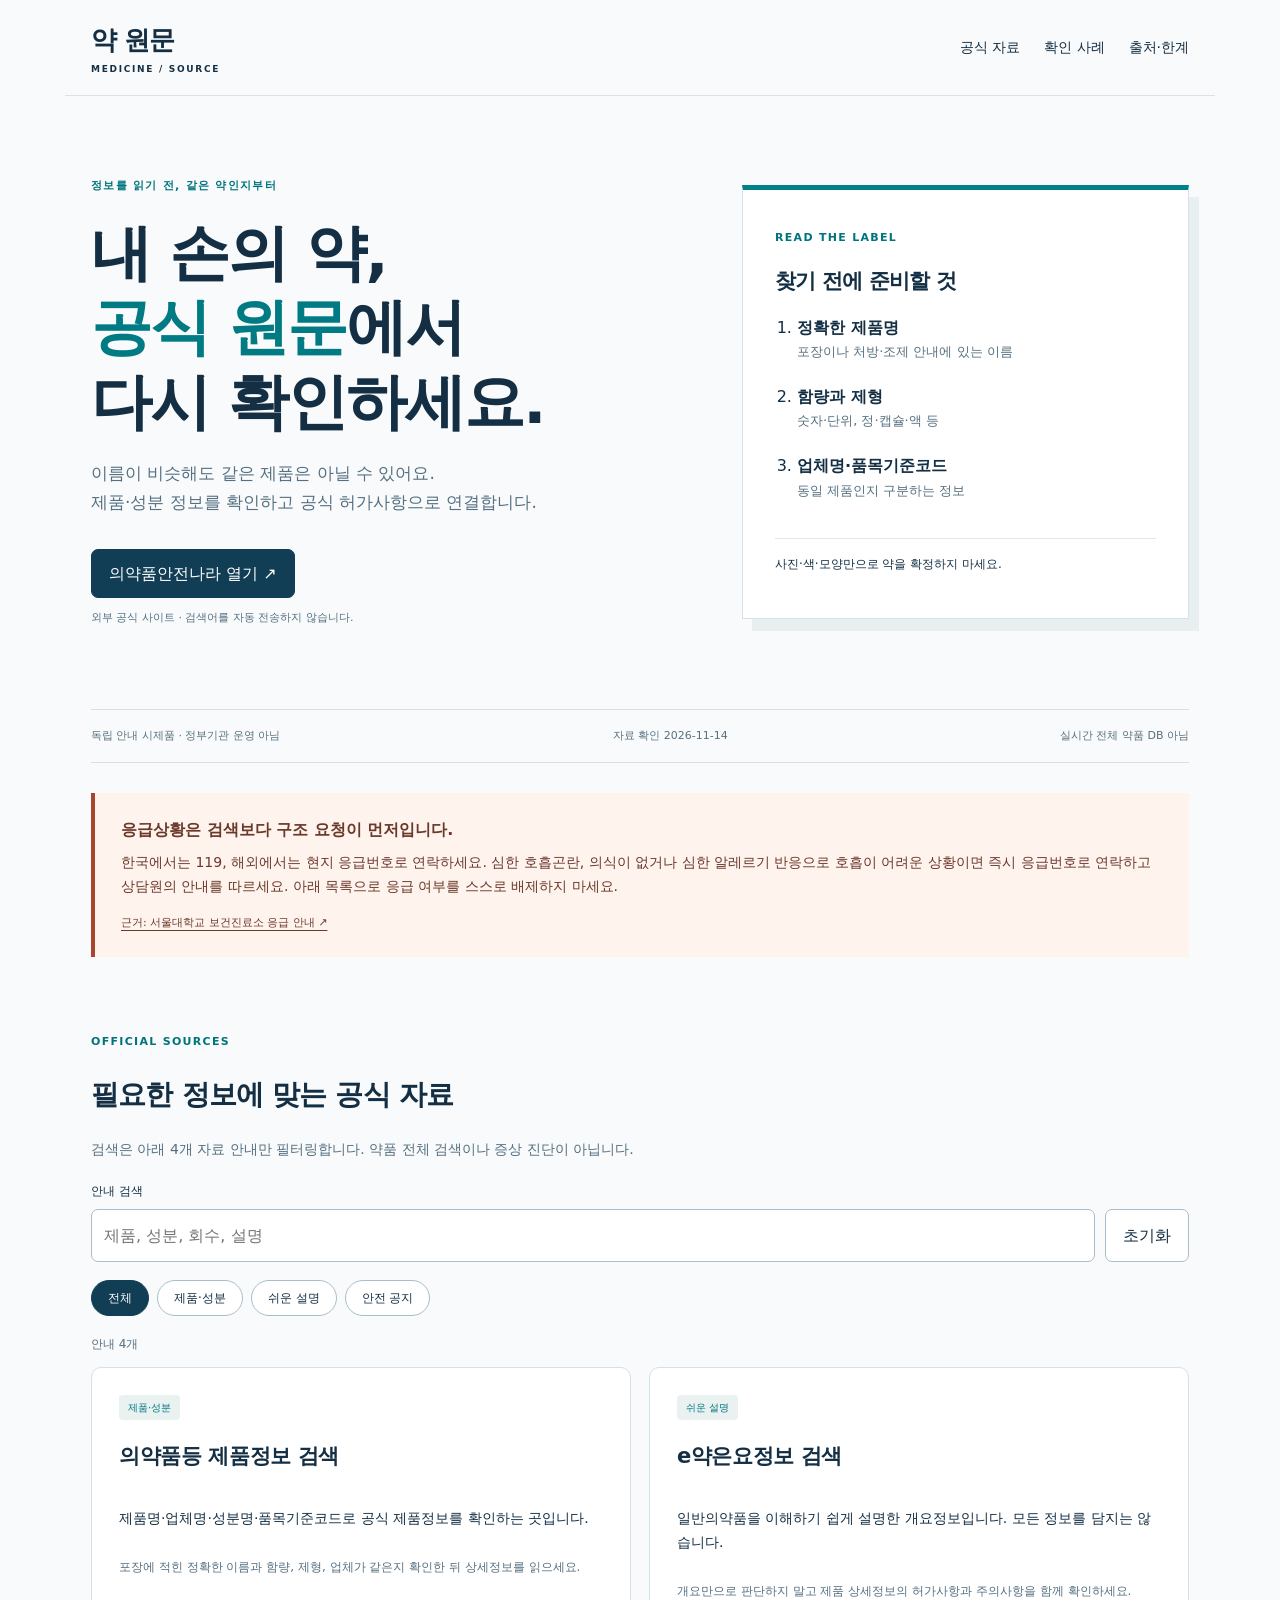
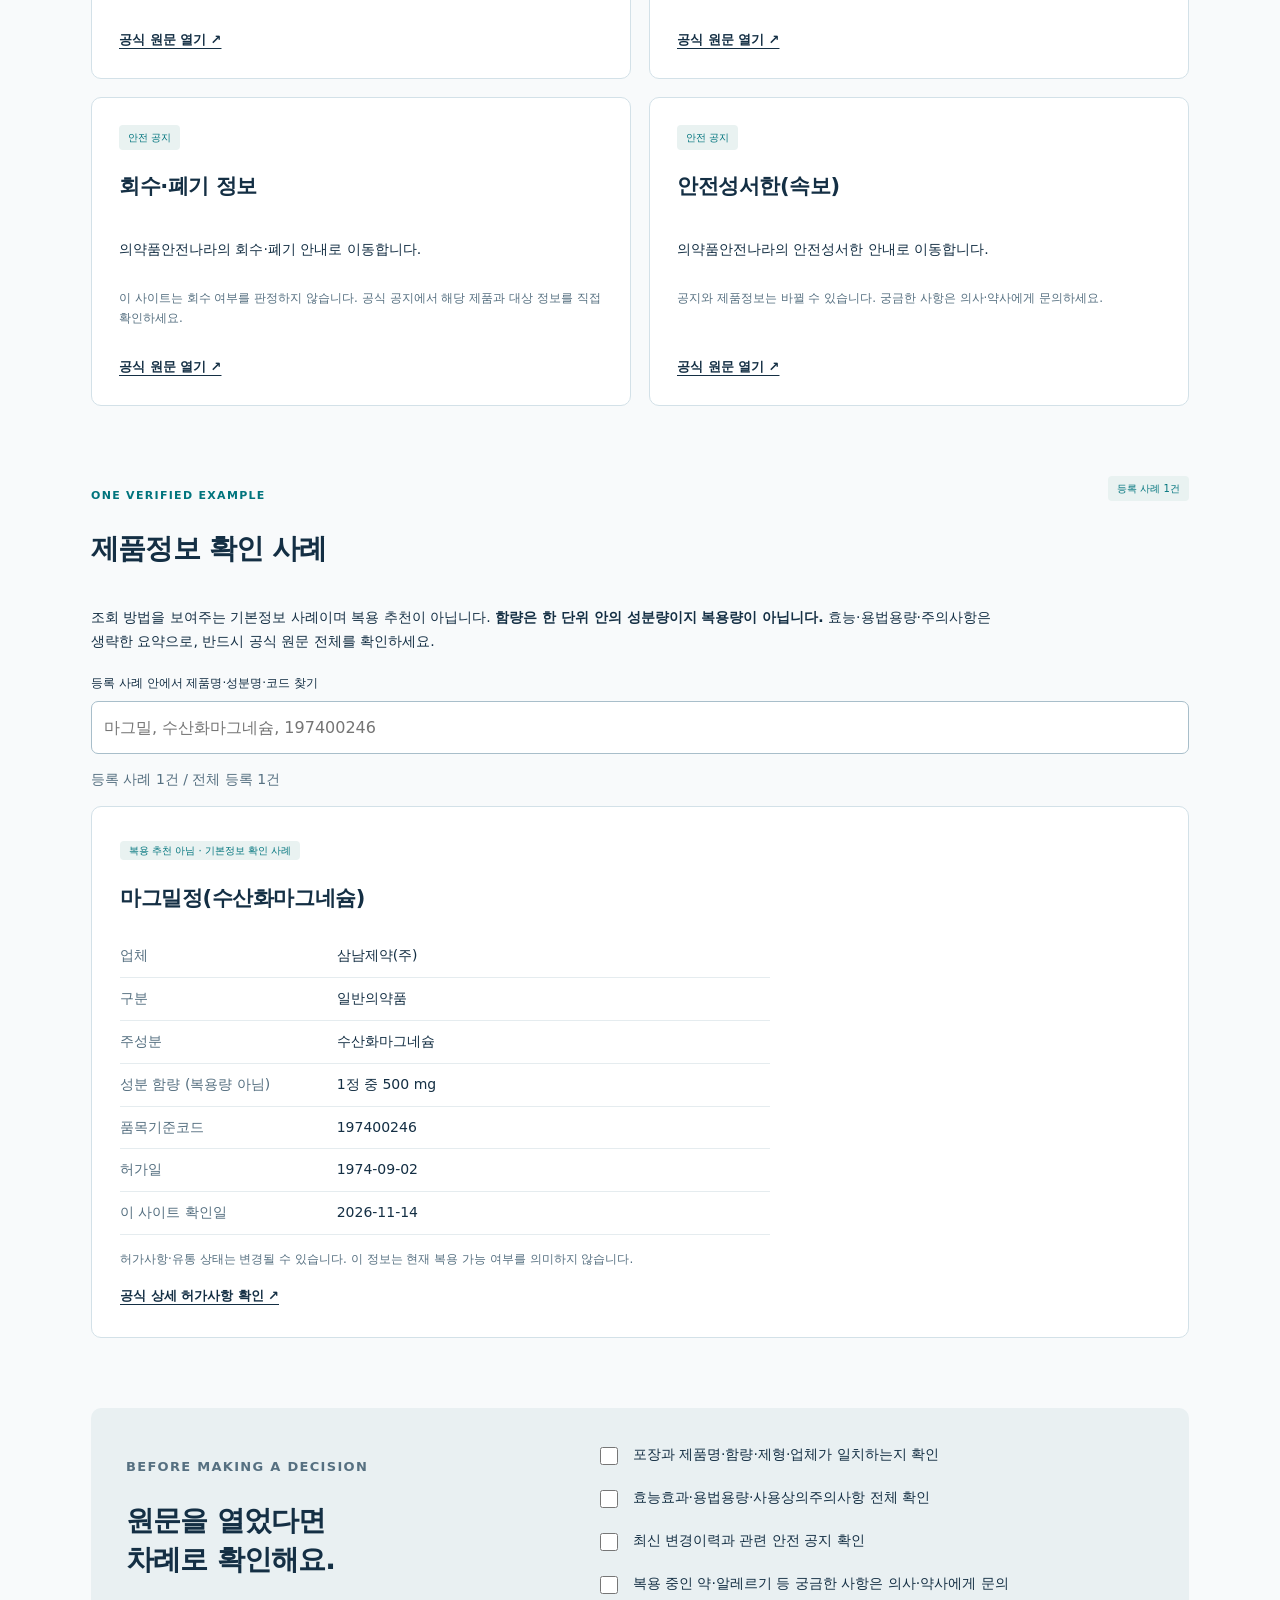
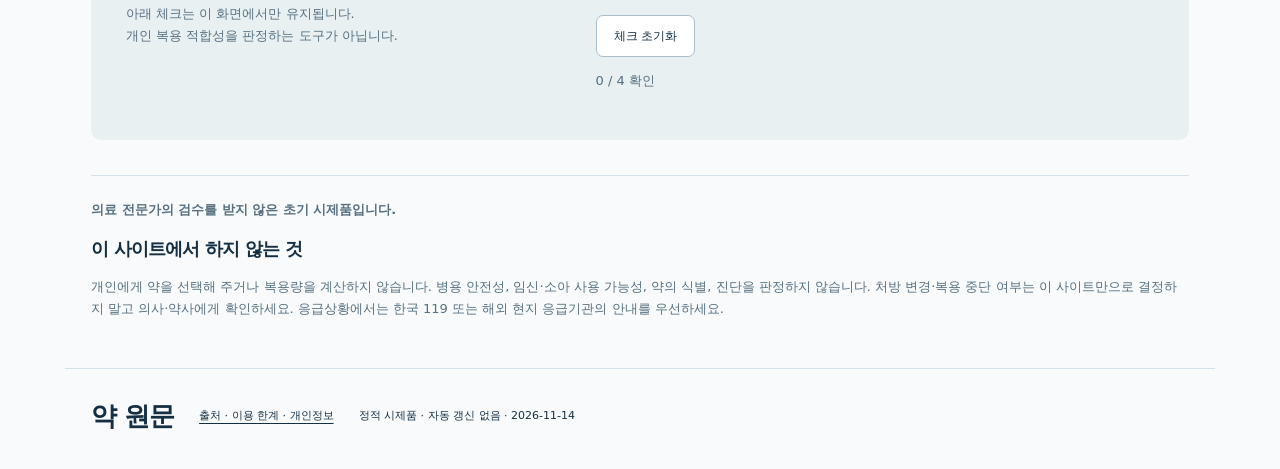
==== index.html @ ba8d6c5d "Publish noindex official medicine source navigator prototype" ====
<!doctype html><html lang="ko"><head><meta name="robots" content="noindex,nofollow"><meta charset="utf-8"><meta name="viewport" content="width=device-width,initial-scale=1"><meta name="description" content="제품명과 성분을 확인하고 식약처 의약품안전나라의 공식 원문으로 연결하는 독립 정적 안내 사이트."><meta name="referrer" content="no-referrer"><title>약 원문 · 정확한 정보의 출발점</title><link rel="stylesheet" href="./style.css"><script type="module" src="./app.js"></script></head><body><a class="skip" href="#main">본문으로 이동</a><header><a class="logo" href="./index.html">약 원문<span>MEDICINE / SOURCE</span></a><nav aria-label="주 메뉴"><a href="#find">공식 자료</a><a href="#example">확인 사례</a><a href="./about.html">출처·한계</a></nav></header><main id="main"><section class="hero"><div><p class="eyebrow">정보를 읽기 전, 같은 약인지부터</p><h1>내 손의 약,<br><em>공식 원문</em>에서<br>다시 확인하세요.</h1><p class="lead">이름이 비슷해도 같은 제품은 아닐 수 있어요.<br>제품·성분 정보를 확인하고 공식 허가사항으로 연결합니다.</p><a class="button primary" href="https://nedrug.mfds.go.kr/searchDrug" target="_blank" rel="noopener noreferrer">의약품안전나라 열기 ↗</a><p class="small">외부 공식 사이트 · 검색어를 자동 전송하지 않습니다.</p></div><aside class="paper"><span class="label">READ THE LABEL</span><h2>찾기 전에 준비할 것</h2><ol><li><strong>정확한 제품명</strong><span>포장이나 처방·조제 안내에 있는 이름</span></li><li><strong>함량과 제형</strong><span>숫자·단위, 정·캡슐·액 등</span></li><li><strong>업체명·품목기준코드</strong><span>동일 제품인지 구분하는 정보</span></li></ol><p>사진·색·모양만으로 약을 확정하지 마세요.</p></aside></section><div class="status"><span>독립 안내 시제품 · 정부기관 운영 아님</span><span>자료 확인 2026-11-14</span><span>실시간 전체 약품 DB 아님</span></div><aside class="emergency"><strong>응급상황은 검색보다 구조 요청이 먼저입니다.</strong><p>한국에서는 119, 해외에서는 현지 응급번호로 연락하세요. 심한 호흡곤란, 의식이 없거나 심한 알레르기 반응으로 호흡이 어려운 상황이면 즉시 응급번호로 연락하고 상담원의 안내를 따르세요. 아래 목록으로 응급 여부를 스스로 배제하지 마세요.</p><a href="https://health4u.snu.ac.kr/medicalTreatment/ems/_/view.do" target="_blank" rel="noopener noreferrer">근거: 서울대학교 보건진료소 응급 안내 ↗</a></aside><section id="find"><p class="eyebrow">OFFICIAL SOURCES</p><h2>필요한 정보에 맞는 공식 자료</h2><p class="muted">검색은 아래 4개 자료 안내만 필터링합니다. 약품 전체 검색이나 증상 진단이 아닙니다.</p><label for="search">안내 검색</label><div class="row"><input id="search" type="search" maxlength="100" placeholder="제품, 성분, 회수, 설명"><button id="reset">초기화</button></div><div class="filters" id="filters" role="group" aria-label="자료 분류"></div><p id="count" role="status" aria-live="polite"></p><div class="cards" id="cards"></div><noscript><p>자료 필터는 JavaScript가 필요합니다. 위의 의약품안전나라 링크는 그대로 이용할 수 있습니다.</p></noscript></section><section id="example"><div class="section-head"><div><p class="eyebrow">ONE VERIFIED EXAMPLE</p><h2>제품정보 확인 사례</h2></div><span class="badge">등록 사례 1건</span></div><p>조회 방법을 보여주는 기본정보 사례이며 복용 추천이 아닙니다. <strong>함량은 한 단위 안의 성분량이지 복용량이 아닙니다.</strong> 효능·용법용량·주의사항은 생략한 요약으로, 반드시 공식 원문 전체를 확인하세요.</p><label for="product-search">등록 사례 안에서 제품명·성분명·코드 찾기</label><input id="product-search" type="search" maxlength="100" placeholder="마그밀, 수산화마그네슘, 197400246"><p id="product-count" role="status" aria-live="polite"></p><div id="products"></div></section><section class="check"><div><p class="eyebrow">BEFORE MAKING A DECISION</p><h2>원문을 열었다면<br>차례로 확인해요.</h2><p>아래 체크는 이 화면에서만 유지됩니다.<br>개인 복용 적합성을 판정하는 도구가 아닙니다.</p></div><div class="checks"><label><input type="checkbox">포장과 제품명·함량·제형·업체가 일치하는지 확인</label><label><input type="checkbox">효능효과·용법용량·사용상의주의사항 전체 확인</label><label><input type="checkbox">최신 변경이력과 관련 안전 공지 확인</label><label><input type="checkbox">복용 중인 약·알레르기 등 궁금한 사항은 의사·약사에게 문의</label><button id="clear-checks">체크 초기화</button><p id="check-status" role="status" aria-live="polite">0 / 4 확인</p></div></section><aside class="notice"><p><strong>의료 전문가의 검수를 받지 않은 초기 시제품입니다.</strong></p><h2>이 사이트에서 하지 않는 것</h2><p>개인에게 약을 선택해 주거나 복용량을 계산하지 않습니다. 병용 안전성, 임신·소아 사용 가능성, 약의 식별, 진단을 판정하지 않습니다. 처방 변경·복용 중단 여부는 이 사이트만으로 결정하지 말고 의사·약사에게 확인하세요. 응급상황에서는 한국 119 또는 해외 현지 응급기관의 안내를 우선하세요.</p></aside></main><footer><a class="logo" href="./index.html">약 원문</a><a href="./about.html">출처 · 이용 한계 · 개인정보</a><p>정적 시제품 · 자동 갱신 없음 · 2026-11-14</p></footer></body></html>
---- style.css ----
:root{font-family:system-ui,-apple-system,'Apple SD Gothic Neo',sans-serif;background:#f8fafb;color:#142f44;line-height:1.7}*{box-sizing:border-box}body{margin:0}header,main,footer{max-width:1150px;margin:auto;padding:0 26px}a{color:inherit;text-underline-offset:4px}button,input{font:inherit;color:inherit}button,a,input:focus,summary{touch-action:manipulation}:focus-visible{outline:3px solid #007d87;outline-offset:4px}header{display:flex;align-items:center;justify-content:space-between;gap:24px;min-height:96px;border-bottom:1px solid #d9e2e8}.logo{text-decoration:none;font-size:26px;font-weight:800;letter-spacing:-1px}.logo span{display:block;font-size:9px;letter-spacing:1.7px}nav{display:flex;gap:24px;font-size:14px}nav a{text-decoration:none}.hero{display:grid;grid-template-columns:1.3fr 1fr;gap:70px;padding:70px 0;align-items:center}.eyebrow,.label{font-size:11px;letter-spacing:1.3px;font-weight:700;color:#00747d}h1{font-size:clamp(38px,5vw,61px);line-height:1.22;letter-spacing:-2px;margin:20px 0}h1 em{color:#007b83;font-style:normal}.lead{font-size:17px;color:#567081}.small{font-size:11px;color:#567081}.button,button{border:1px solid #a8beca;border-radius:7px;padding:10px 17px;cursor:pointer;text-decoration:none;background:#fff;display:inline-block}.primary{background:#113e55;border-color:#113e55;color:white;margin-top:15px}.paper{background:#fff;padding:32px;border:1px solid #d3e1e8;border-top:5px solid #00818a;box-shadow:10px 12px 0 #e7eff1}.paper h2{font-size:21px}.paper ol{padding-left:22px}.paper li{padding-bottom:20px}.paper li span{display:block;font-size:13px;color:#567081}.paper>p{font-size:12px;border-top:1px solid #e0e7eb;padding-top:15px}.status{display:flex;justify-content:space-between;flex-wrap:wrap;gap:10px;padding:17px 0;border-top:1px solid #d3e1e8;border-bottom:1px solid #d3e1e8;font-size:11px;color:#567081}.emergency{background:#fff3ee;border-left:4px solid #a7452d;padding:23px 26px;margin:30px 0;color:#6a392a}.emergency p{font-size:14px;margin:8px 0}.emergency a{font-size:11px}section{scroll-margin-top:20px}#find,#example{padding:35px 0}h2{font-size:28px;line-height:1.4;letter-spacing:-.8px}h3{font-size:21px;line-height:1.5;letter-spacing:-.4px}.muted{color:#567081;font-size:14px}label{display:block;font-size:12px;margin:20px 0 7px}.row{display:flex;gap:10px}input[type=search]{width:100%;min-width:0;background:white;border:1px solid #a8beca;border-radius:7px;padding:12px;font-size:16px}.row button{white-space:nowrap}.filters{display:flex;gap:8px;flex-wrap:wrap;margin:18px 0}.filters button{font-size:12px;padding:7px 16px;border-radius:30px}.filters button[aria-pressed=true]{background:#113e55;color:#fff;border-color:#113e55}#count,#product-count{font-size:12px;color:#567081}.cards{display:grid;grid-template-columns:repeat(2,minmax(0,1fr));gap:18px}.card{background:white;border:1px solid #d3e1e8;border-radius:10px;padding:27px;display:flex;flex-direction:column}.card p{font-size:14px}.badge{font-size:10px;color:#00747d;background:#e9f2f1;padding:4px 9px;border-radius:4px;align-self:start}.tip{font-size:12px!important;color:#567081}.source{font-size:13px;font-weight:700;margin-top:auto;padding-top:16px}.section-head{display:flex;align-items:center;justify-content:space-between;gap:15px}#example>p{font-size:14px;max-width:900px}.product{background:#fff;border:1px solid #d3e1e8;padding:28px;border-radius:10px}.product dl{display:grid;grid-template-columns:minmax(150px,1fr) 2fr;max-width:650px;font-size:14px}.product dt,.product dd{margin:0;border-bottom:1px solid #e5ecef;padding:9px 0}.product dt{color:#567081}.empty{padding:22px;border:1px dashed #a8beca}.check{display:grid;grid-template-columns:1fr 1.3fr;gap:40px;background:#e9f0f2;padding:35px;border-radius:10px;margin:35px 0}.check p{font-size:13px;color:#567081}.checks label{display:flex;gap:12px;align-items:start;font-size:14px;margin:0 0 18px}.checks input{width:18px;height:18px;flex-shrink:0;margin-top:4px;accent-color:#007b83}.checks button{font-size:12px}.notice{border-top:1px solid #d3e1e8;padding:10px 0 35px}.notice h2{font-size:18px}.notice p{font-size:13px;color:#567081}footer{border-top:1px solid #d3e1e8;padding-top:25px;padding-bottom:30px;display:flex;align-items:center;gap:25px;flex-wrap:wrap}footer>a:not(.logo),footer p{font-size:11px}.skip{position:absolute;top:-80px;left:15px;padding:10px;background:white;z-index:9}.skip:focus{top:10px}.about{max-width:800px;padding-top:45px;padding-bottom:55px;overflow-wrap:anywhere}.about h1{font-size:39px}.about h2{font-size:21px;margin-top:30px}.about li{margin-bottom:10px}@media(max-width:750px){header{align-items:flex-start;flex-direction:column;gap:15px;padding-top:20px;padding-bottom:20px}nav{font-size:12px;gap:20px}.hero{grid-template-columns:1fr;padding:38px 0;gap:25px}.paper{box-shadow:none;padding:25px}.cards{grid-template-columns:1fr}.check{grid-template-columns:1fr;padding:22px;gap:15px}header,main,footer{padding-left:20px;padding-right:20px}h2{font-size:24px}.product dl{grid-template-columns:1fr}.product dt{border:0;padding-bottom:0;font-size:11px}.product dd{padding-top:3px}.card,.product{padding:22px}.emergency{padding:18px}.section-head{align-items:flex-start;flex-direction:column}.status{flex-direction:column}}
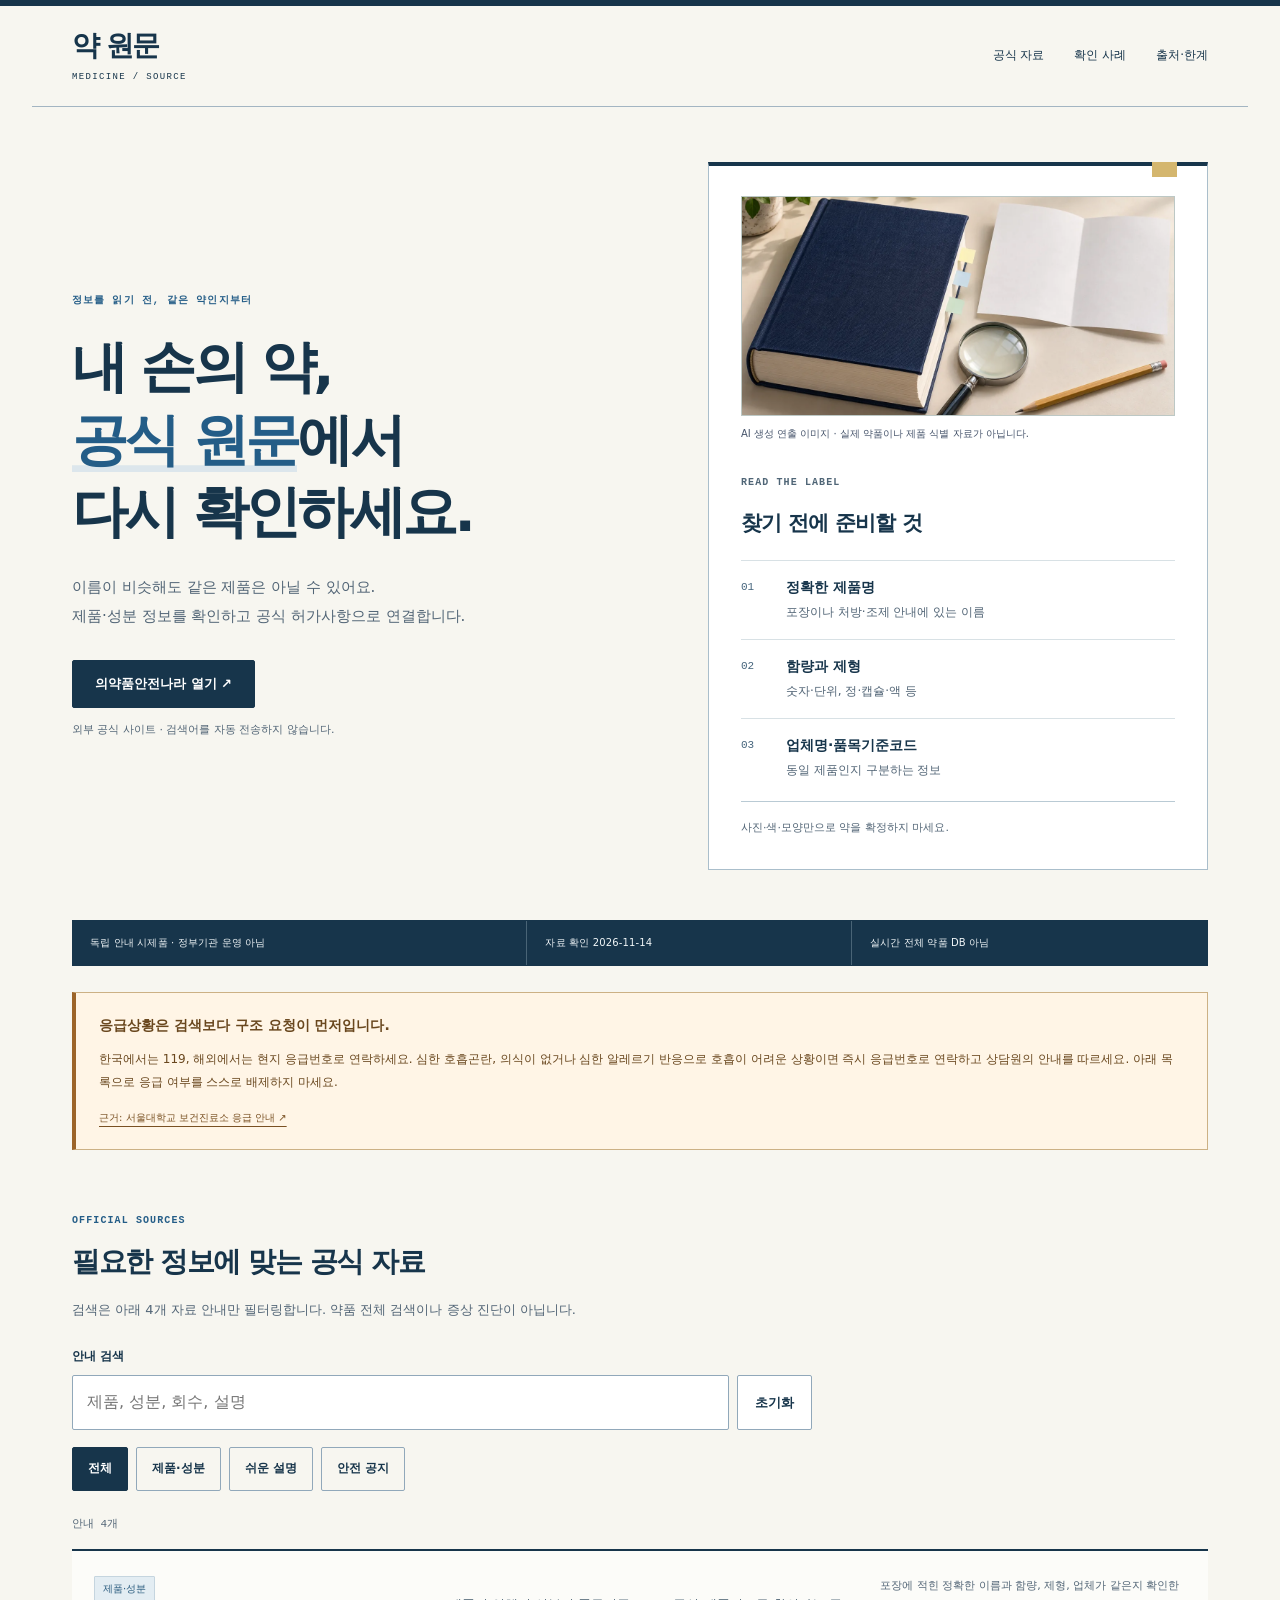
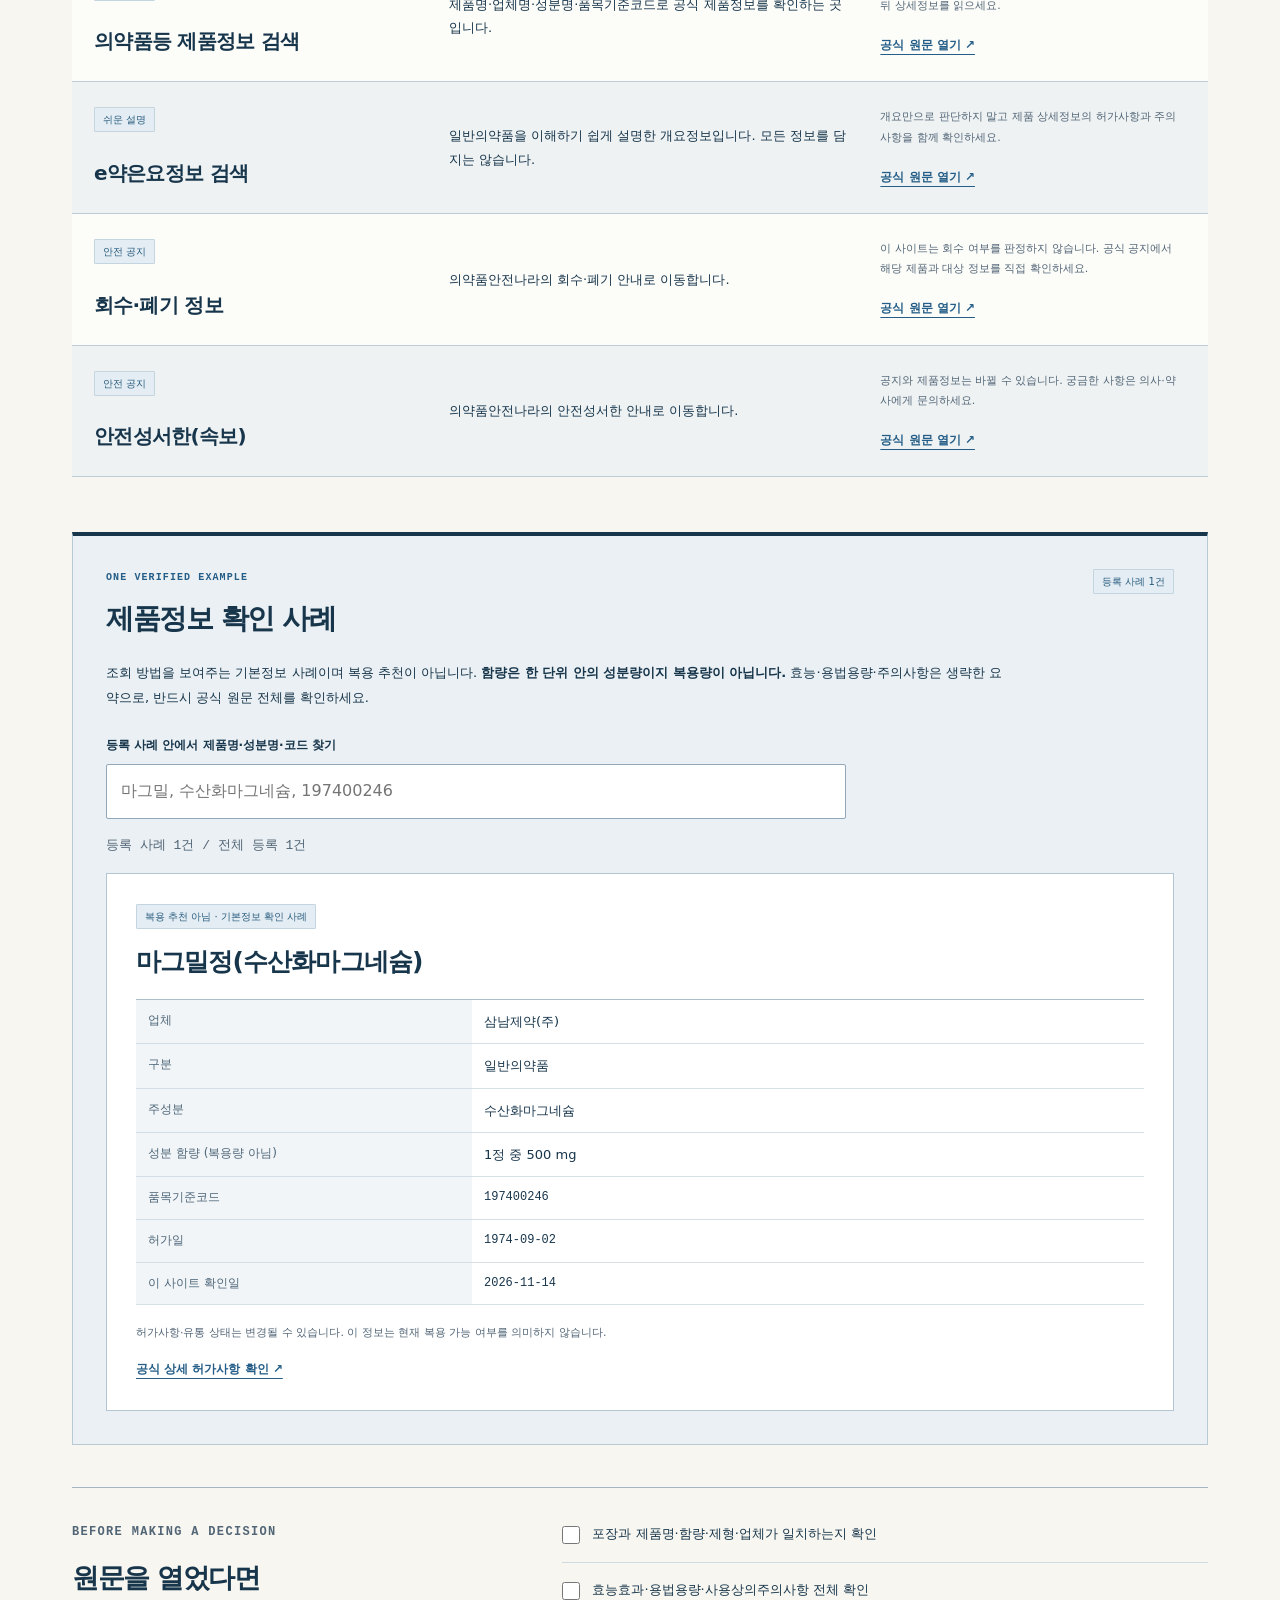
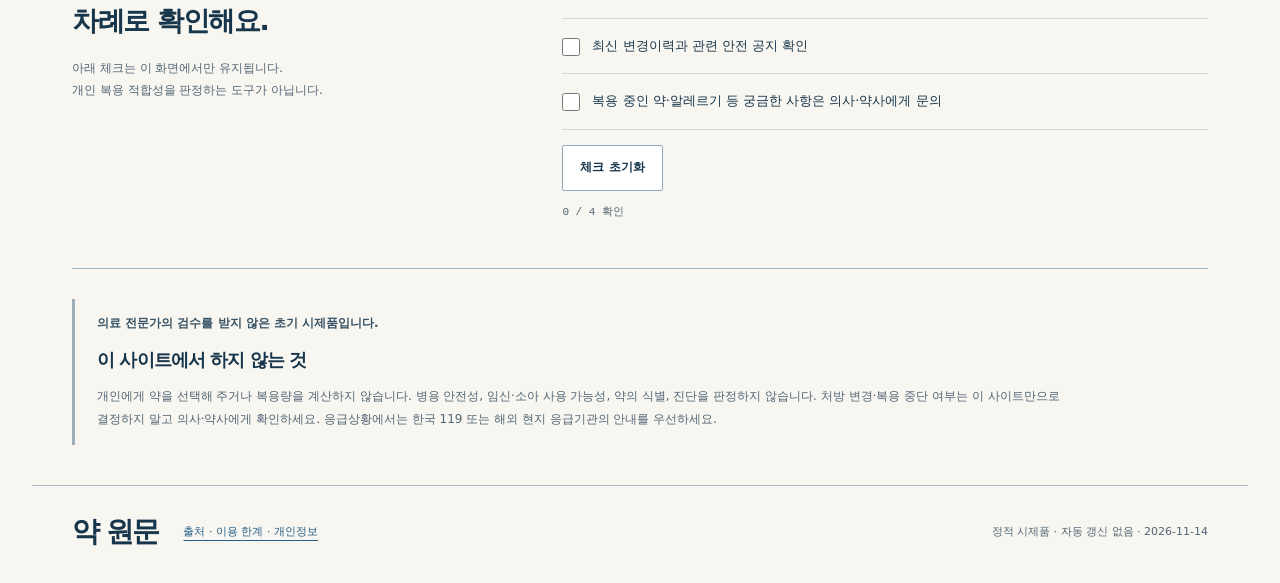
==== commit 07e002ba: "Add clearly labeled AI-generated conceptual hero photograph" ====
--- a/index.html
+++ b/index.html
@@ -1 +1 @@
-<!doctype html><html lang="ko"><head><meta name="robots" content="noindex,nofollow"><meta charset="utf-8"><meta name="viewport" content="width=device-width,initial-scale=1"><meta name="description" content="제품명과 성분을 확인하고 식약처 의약품안전나라의 공식 원문으로 연결하는 독립 정적 안내 사이트."><meta name="referrer" content="no-referrer"><title>약 원문 · 정확한 정보의 출발점</title><link rel="stylesheet" href="./style.css"><script type="module" src="./app.js"></script></head><body><a class="skip" href="#main">본문으로 이동</a><header><a class="logo" href="./index.html">약 원문<span>MEDICINE / SOURCE</span></a><nav aria-label="주 메뉴"><a href="#find">공식 자료</a><a href="#example">확인 사례</a><a href="./about.html">출처·한계</a></nav></header><main id="main"><section class="hero"><div><p class="eyebrow">정보를 읽기 전, 같은 약인지부터</p><h1>내 손의 약,<br><em>공식 원문</em>에서<br>다시 확인하세요.</h1><p class="lead">이름이 비슷해도 같은 제품은 아닐 수 있어요.<br>제품·성분 정보를 확인하고 공식 허가사항으로 연결합니다.</p><a class="button primary" href="https://nedrug.mfds.go.kr/searchDrug" target="_blank" rel="noopener noreferrer">의약품안전나라 열기 ↗</a><p class="small">외부 공식 사이트 · 검색어를 자동 전송하지 않습니다.</p></div><aside class="paper"><span class="label">READ THE LABEL</span><h2>찾기 전에 준비할 것</h2><ol><li><strong>정확한 제품명</strong><span>포장이나 처방·조제 안내에 있는 이름</span></li><li><strong>함량과 제형</strong><span>숫자·단위, 정·캡슐·액 등</span></li><li><strong>업체명·품목기준코드</strong><span>동일 제품인지 구분하는 정보</span></li></ol><p>사진·색·모양만으로 약을 확정하지 마세요.</p></aside></section><div class="status"><span>독립 안내 시제품 · 정부기관 운영 아님</span><span>자료 확인 2026-11-14</span><span>실시간 전체 약품 DB 아님</span></div><aside class="emergency"><strong>응급상황은 검색보다 구조 요청이 먼저입니다.</strong><p>한국에서는 119, 해외에서는 현지 응급번호로 연락하세요. 심한 호흡곤란, 의식이 없거나 심한 알레르기 반응으로 호흡이 어려운 상황이면 즉시 응급번호로 연락하고 상담원의 안내를 따르세요. 아래 목록으로 응급 여부를 스스로 배제하지 마세요.</p><a href="https://health4u.snu.ac.kr/medicalTreatment/ems/_/view.do" target="_blank" rel="noopener noreferrer">근거: 서울대학교 보건진료소 응급 안내 ↗</a></aside><section id="find"><p class="eyebrow">OFFICIAL SOURCES</p><h2>필요한 정보에 맞는 공식 자료</h2><p class="muted">검색은 아래 4개 자료 안내만 필터링합니다. 약품 전체 검색이나 증상 진단이 아닙니다.</p><label for="search">안내 검색</label><div class="row"><input id="search" type="search" maxlength="100" placeholder="제품, 성분, 회수, 설명"><button id="reset">초기화</button></div><div class="filters" id="filters" role="group" aria-label="자료 분류"></div><p id="count" role="status" aria-live="polite"></p><div class="cards" id="cards"></div><noscript><p>자료 필터는 JavaScript가 필요합니다. 위의 의약품안전나라 링크는 그대로 이용할 수 있습니다.</p></noscript></section><section id="example"><div class="section-head"><div><p class="eyebrow">ONE VERIFIED EXAMPLE</p><h2>제품정보 확인 사례</h2></div><span class="badge">등록 사례 1건</span></div><p>조회 방법을 보여주는 기본정보 사례이며 복용 추천이 아닙니다. <strong>함량은 한 단위 안의 성분량이지 복용량이 아닙니다.</strong> 효능·용법용량·주의사항은 생략한 요약으로, 반드시 공식 원문 전체를 확인하세요.</p><label for="product-search">등록 사례 안에서 제품명·성분명·코드 찾기</label><input id="product-search" type="search" maxlength="100" placeholder="마그밀, 수산화마그네슘, 197400246"><p id="product-count" role="status" aria-live="polite"></p><div id="products"></div></section><section class="check"><div><p class="eyebrow">BEFORE MAKING A DECISION</p><h2>원문을 열었다면<br>차례로 확인해요.</h2><p>아래 체크는 이 화면에서만 유지됩니다.<br>개인 복용 적합성을 판정하는 도구가 아닙니다.</p></div><div class="checks"><label><input type="checkbox">포장과 제품명·함량·제형·업체가 일치하는지 확인</label><label><input type="checkbox">효능효과·용법용량·사용상의주의사항 전체 확인</label><label><input type="checkbox">최신 변경이력과 관련 안전 공지 확인</label><label><input type="checkbox">복용 중인 약·알레르기 등 궁금한 사항은 의사·약사에게 문의</label><button id="clear-checks">체크 초기화</button><p id="check-status" role="status" aria-live="polite">0 / 4 확인</p></div></section><aside class="notice"><p><strong>의료 전문가의 검수를 받지 않은 초기 시제품입니다.</strong></p><h2>이 사이트에서 하지 않는 것</h2><p>개인에게 약을 선택해 주거나 복용량을 계산하지 않습니다. 병용 안전성, 임신·소아 사용 가능성, 약의 식별, 진단을 판정하지 않습니다. 처방 변경·복용 중단 여부는 이 사이트만으로 결정하지 말고 의사·약사에게 확인하세요. 응급상황에서는 한국 119 또는 해외 현지 응급기관의 안내를 우선하세요.</p></aside></main><footer><a class="logo" href="./index.html">약 원문</a><a href="./about.html">출처 · 이용 한계 · 개인정보</a><p>정적 시제품 · 자동 갱신 없음 · 2026-11-14</p></footer></body></html>
+<!doctype html><html lang="ko"><head><meta name="robots" content="noindex,nofollow"><meta charset="utf-8"><meta name="viewport" content="width=device-width,initial-scale=1"><meta name="description" content="제품명과 성분을 확인하고 식약처 의약품안전나라의 공식 원문으로 연결하는 독립 정적 안내 사이트."><meta name="referrer" content="no-referrer"><title>약 원문 · 정확한 정보의 출발점</title><link rel="stylesheet" href="./style.css?v=ai-20261115"><script type="module" src="./app.js"></script></head><body><a class="skip" href="#main">본문으로 이동</a><header><a class="logo" href="./index.html">약 원문<span>MEDICINE / SOURCE</span></a><nav aria-label="주 메뉴"><a href="#find">공식 자료</a><a href="#example">확인 사례</a><a href="./about.html">출처·한계</a></nav></header><main id="main"><section class="hero"><div><p class="eyebrow">정보를 읽기 전, 같은 약인지부터</p><h1>내 손의 약,<br><em>공식 원문</em>에서<br>다시 확인하세요.</h1><p class="lead">이름이 비슷해도 같은 제품은 아닐 수 있어요.<br>제품·성분 정보를 확인하고 공식 허가사항으로 연결합니다.</p><a class="button primary" href="https://nedrug.mfds.go.kr/searchDrug" target="_blank" rel="noopener noreferrer">의약품안전나라 열기 ↗</a><p class="small">외부 공식 사이트 · 검색어를 자동 전송하지 않습니다.</p></div><aside class="paper"><figure class="ai-hero-photo"><img src="./assets/images/ai-hero-20261115.webp" alt="자료를 확인하는 책과 돋보기를 연출한 AI 이미지" width="1200" height="800" decoding="async"><figcaption>AI 생성 연출 이미지 · 실제 약품이나 제품 식별 자료가 아닙니다.</figcaption></figure><span class="label">READ THE LABEL</span><h2>찾기 전에 준비할 것</h2><ol><li><strong>정확한 제품명</strong><span>포장이나 처방·조제 안내에 있는 이름</span></li><li><strong>함량과 제형</strong><span>숫자·단위, 정·캡슐·액 등</span></li><li><strong>업체명·품목기준코드</strong><span>동일 제품인지 구분하는 정보</span></li></ol><p>사진·색·모양만으로 약을 확정하지 마세요.</p></aside></section><div class="status"><span>독립 안내 시제품 · 정부기관 운영 아님</span><span>자료 확인 2026-11-14</span><span>실시간 전체 약품 DB 아님</span></div><aside class="emergency"><strong>응급상황은 검색보다 구조 요청이 먼저입니다.</strong><p>한국에서는 119, 해외에서는 현지 응급번호로 연락하세요. 심한 호흡곤란, 의식이 없거나 심한 알레르기 반응으로 호흡이 어려운 상황이면 즉시 응급번호로 연락하고 상담원의 안내를 따르세요. 아래 목록으로 응급 여부를 스스로 배제하지 마세요.</p><a href="https://health4u.snu.ac.kr/medicalTreatment/ems/_/view.do" target="_blank" rel="noopener noreferrer">근거: 서울대학교 보건진료소 응급 안내 ↗</a></aside><section id="find"><p class="eyebrow">OFFICIAL SOURCES</p><h2>필요한 정보에 맞는 공식 자료</h2><p class="muted">검색은 아래 4개 자료 안내만 필터링합니다. 약품 전체 검색이나 증상 진단이 아닙니다.</p><label for="search">안내 검색</label><div class="row"><input id="search" type="search" maxlength="100" placeholder="제품, 성분, 회수, 설명"><button id="reset">초기화</button></div><div class="filters" id="filters" role="group" aria-label="자료 분류"></div><p id="count" role="status" aria-live="polite"></p><div class="cards" id="cards"></div><noscript><p>자료 필터는 JavaScript가 필요합니다. 위의 의약품안전나라 링크는 그대로 이용할 수 있습니다.</p></noscript></section><section id="example"><div class="section-head"><div><p class="eyebrow">ONE VERIFIED EXAMPLE</p><h2>제품정보 확인 사례</h2></div><span class="badge">등록 사례 1건</span></div><p>조회 방법을 보여주는 기본정보 사례이며 복용 추천이 아닙니다. <strong>함량은 한 단위 안의 성분량이지 복용량이 아닙니다.</strong> 효능·용법용량·주의사항은 생략한 요약으로, 반드시 공식 원문 전체를 확인하세요.</p><label for="product-search">등록 사례 안에서 제품명·성분명·코드 찾기</label><input id="product-search" type="search" maxlength="100" placeholder="마그밀, 수산화마그네슘, 197400246"><p id="product-count" role="status" aria-live="polite"></p><div id="products"></div></section><section class="check"><div><p class="eyebrow">BEFORE MAKING A DECISION</p><h2>원문을 열었다면<br>차례로 확인해요.</h2><p>아래 체크는 이 화면에서만 유지됩니다.<br>개인 복용 적합성을 판정하는 도구가 아닙니다.</p></div><div class="checks"><label><input type="checkbox">포장과 제품명·함량·제형·업체가 일치하는지 확인</label><label><input type="checkbox">효능효과·용법용량·사용상의주의사항 전체 확인</label><label><input type="checkbox">최신 변경이력과 관련 안전 공지 확인</label><label><input type="checkbox">복용 중인 약·알레르기 등 궁금한 사항은 의사·약사에게 문의</label><button id="clear-checks">체크 초기화</button><p id="check-status" role="status" aria-live="polite">0 / 4 확인</p></div></section><aside class="notice"><p><strong>의료 전문가의 검수를 받지 않은 초기 시제품입니다.</strong></p><h2>이 사이트에서 하지 않는 것</h2><p>개인에게 약을 선택해 주거나 복용량을 계산하지 않습니다. 병용 안전성, 임신·소아 사용 가능성, 약의 식별, 진단을 판정하지 않습니다. 처방 변경·복용 중단 여부는 이 사이트만으로 결정하지 말고 의사·약사에게 확인하세요. 응급상황에서는 한국 119 또는 해외 현지 응급기관의 안내를 우선하세요.</p></aside></main><footer><a class="logo" href="./index.html">약 원문</a><a href="./about.html">출처 · 이용 한계 · 개인정보</a><p>정적 시제품 · 자동 갱신 없음 · 2026-11-14</p></footer></body></html>
--- a/style.css
+++ b/style.css
@@ -1 +1,127 @@
-:root{font-family:system-ui,-apple-system,'Apple SD Gothic Neo',sans-serif;background:#f8fafb;color:#142f44;line-height:1.7}*{box-sizing:border-box}body{margin:0}header,main,footer{max-width:1150px;margin:auto;padding:0 26px}a{color:inherit;text-underline-offset:4px}button,input{font:inherit;color:inherit}button,a,input:focus,summary{touch-action:manipulation}:focus-visible{outline:3px solid #007d87;outline-offset:4px}header{display:flex;align-items:center;justify-content:space-between;gap:24px;min-height:96px;border-bottom:1px solid #d9e2e8}.logo{text-decoration:none;font-size:26px;font-weight:800;letter-spacing:-1px}.logo span{display:block;font-size:9px;letter-spacing:1.7px}nav{display:flex;gap:24px;font-size:14px}nav a{text-decoration:none}.hero{display:grid;grid-template-columns:1.3fr 1fr;gap:70px;padding:70px 0;align-items:center}.eyebrow,.label{font-size:11px;letter-spacing:1.3px;font-weight:700;color:#00747d}h1{font-size:clamp(38px,5vw,61px);line-height:1.22;letter-spacing:-2px;margin:20px 0}h1 em{color:#007b83;font-style:normal}.lead{font-size:17px;color:#567081}.small{font-size:11px;color:#567081}.button,button{border:1px solid #a8beca;border-radius:7px;padding:10px 17px;cursor:pointer;text-decoration:none;background:#fff;display:inline-block}.primary{background:#113e55;border-color:#113e55;color:white;margin-top:15px}.paper{background:#fff;padding:32px;border:1px solid #d3e1e8;border-top:5px solid #00818a;box-shadow:10px 12px 0 #e7eff1}.paper h2{font-size:21px}.paper ol{padding-left:22px}.paper li{padding-bottom:20px}.paper li span{display:block;font-size:13px;color:#567081}.paper>p{font-size:12px;border-top:1px solid #e0e7eb;padding-top:15px}.status{display:flex;justify-content:space-between;flex-wrap:wrap;gap:10px;padding:17px 0;border-top:1px solid #d3e1e8;border-bottom:1px solid #d3e1e8;font-size:11px;color:#567081}.emergency{background:#fff3ee;border-left:4px solid #a7452d;padding:23px 26px;margin:30px 0;color:#6a392a}.emergency p{font-size:14px;margin:8px 0}.emergency a{font-size:11px}section{scroll-margin-top:20px}#find,#example{padding:35px 0}h2{font-size:28px;line-height:1.4;letter-spacing:-.8px}h3{font-size:21px;line-height:1.5;letter-spacing:-.4px}.muted{color:#567081;font-size:14px}label{display:block;font-size:12px;margin:20px 0 7px}.row{display:flex;gap:10px}input[type=search]{width:100%;min-width:0;background:white;border:1px solid #a8beca;border-radius:7px;padding:12px;font-size:16px}.row button{white-space:nowrap}.filters{display:flex;gap:8px;flex-wrap:wrap;margin:18px 0}.filters button{font-size:12px;padding:7px 16px;border-radius:30px}.filters button[aria-pressed=true]{background:#113e55;color:#fff;border-color:#113e55}#count,#product-count{font-size:12px;color:#567081}.cards{display:grid;grid-template-columns:repeat(2,minmax(0,1fr));gap:18px}.card{background:white;border:1px solid #d3e1e8;border-radius:10px;padding:27px;display:flex;flex-direction:column}.card p{font-size:14px}.badge{font-size:10px;color:#00747d;background:#e9f2f1;padding:4px 9px;border-radius:4px;align-self:start}.tip{font-size:12px!important;color:#567081}.source{font-size:13px;font-weight:700;margin-top:auto;padding-top:16px}.section-head{display:flex;align-items:center;justify-content:space-between;gap:15px}#example>p{font-size:14px;max-width:900px}.product{background:#fff;border:1px solid #d3e1e8;padding:28px;border-radius:10px}.product dl{display:grid;grid-template-columns:minmax(150px,1fr) 2fr;max-width:650px;font-size:14px}.product dt,.product dd{margin:0;border-bottom:1px solid #e5ecef;padding:9px 0}.product dt{color:#567081}.empty{padding:22px;border:1px dashed #a8beca}.check{display:grid;grid-template-columns:1fr 1.3fr;gap:40px;background:#e9f0f2;padding:35px;border-radius:10px;margin:35px 0}.check p{font-size:13px;color:#567081}.checks label{display:flex;gap:12px;align-items:start;font-size:14px;margin:0 0 18px}.checks input{width:18px;height:18px;flex-shrink:0;margin-top:4px;accent-color:#007b83}.checks button{font-size:12px}.notice{border-top:1px solid #d3e1e8;padding:10px 0 35px}.notice h2{font-size:18px}.notice p{font-size:13px;color:#567081}footer{border-top:1px solid #d3e1e8;padding-top:25px;padding-bottom:30px;display:flex;align-items:center;gap:25px;flex-wrap:wrap}footer>a:not(.logo),footer p{font-size:11px}.skip{position:absolute;top:-80px;left:15px;padding:10px;background:white;z-index:9}.skip:focus{top:10px}.about{max-width:800px;padding-top:45px;padding-bottom:55px;overflow-wrap:anywhere}.about h1{font-size:39px}.about h2{font-size:21px;margin-top:30px}.about li{margin-bottom:10px}@media(max-width:750px){header{align-items:flex-start;flex-direction:column;gap:15px;padding-top:20px;padding-bottom:20px}nav{font-size:12px;gap:20px}.hero{grid-template-columns:1fr;padding:38px 0;gap:25px}.paper{box-shadow:none;padding:25px}.cards{grid-template-columns:1fr}.check{grid-template-columns:1fr;padding:22px;gap:15px}header,main,footer{padding-left:20px;padding-right:20px}h2{font-size:24px}.product dl{grid-template-columns:1fr}.product dt{border:0;padding-bottom:0;font-size:11px}.product dd{padding-top:3px}.card,.product{padding:22px}.emergency{padding:18px}.section-head{align-items:flex-start;flex-direction:column}.status{flex-direction:column}}
+:root {
+  --theme-medicine-source: reference-manual;
+  --paper: #f7f6f0;
+  --white: #ffffff;
+  --ink: #17354b;
+  --muted: #526576;
+  --line: #bfccd5;
+  --blue: #245d87;
+  --mono: ui-monospace, 'SFMono-Regular', Consolas, monospace;
+  color-scheme: light;
+  font-family: -apple-system, BlinkMacSystemFont, 'Apple SD Gothic Neo', 'Segoe UI', system-ui, sans-serif;
+  line-height: 1.8;
+  background: var(--paper);
+  color: var(--ink);
+}
+* { box-sizing: border-box; }
+[hidden] { display: none !important; }
+body { margin: 0; border-top: 6px solid var(--ink); }
+header, main, footer { max-width: 1216px; margin: auto; padding-inline: 40px; }
+a { color: var(--blue); text-underline-offset: 5px; text-decoration-thickness: 1px; }
+a:hover { color: #113f63; text-decoration-thickness: 2px; }
+button, input { font: inherit; color: inherit; }
+button, a, input, summary { touch-action: manipulation; }
+:focus-visible { outline: 3px solid #aa6b17; outline-offset: 4px; }
+p, a, li, dt, dd { overflow-wrap: anywhere; }
+header { display: flex; align-items: center; justify-content: space-between; gap: 28px; min-height: 101px; border-bottom: 1px solid #a3b5c2; }
+.logo { text-decoration: none; color: var(--ink); font-size: 28px; font-weight: 800; letter-spacing: -.065em; line-height: 1.35; }
+.logo span { display: block; margin-top: 5px; font: 9px/1.6 var(--mono); letter-spacing: .15em; }
+nav { display: flex; flex-wrap: wrap; gap: 30px; font-size: 12px; }
+nav a { text-decoration: none; color: var(--ink); padding: 10px 0; border-bottom: 1px solid transparent; }
+nav a:hover { border-color: var(--blue); }
+.hero { display: grid; grid-template-columns: 1.12fr 1fr; gap: 76px; align-items: center; padding: 55px 0 50px; }
+.eyebrow, .label { color: var(--blue); font: 700 10px/1.8 var(--mono); letter-spacing: .11em; }
+h1 { font-size: clamp(38px, 4.6vw, 56px); line-height: 1.3; font-weight: 730; letter-spacing: -.065em; margin: 21px 0 24px; }
+h1 em { color: var(--blue); font-style: normal; box-shadow: inset 0 -.12em #dce6ec; }
+.lead { color: var(--muted); font-size: 15px; line-height: 1.9; }
+.small { font-size: 11px; color: var(--muted); margin-top: 12px; }
+.button, button { display: inline-block; text-decoration: none; border: 1px solid #91a8ba; border-radius: 2px; padding: 11px 17px; min-height: 46px; background: white; cursor: pointer; font-size: 13px; font-weight: 650; }
+.primary { background: var(--ink); color: white; border-color: var(--ink); margin-top: 15px; padding-inline: 22px; }
+.primary:hover, button:hover { background: #254e6a; color: white; border-color: #254e6a; }
+.paper { position: relative; background: white; padding: 30px 32px 21px; border: 1px solid #aabecb; border-top: 4px solid var(--ink); }
+.paper::after { content: ''; position: absolute; top: -4px; right: 30px; width: 25px; height: 15px; background: #d4b66e; pointer-events: none; }
+.label { color: #4f6576; font-size: 10px; }
+.paper h2 { font-size: 21px; letter-spacing: -.04em; margin: 13px 0 22px; }
+.paper ol { list-style: none; counter-reset: steps; padding: 0; margin: 0; }
+.paper li { position: relative; counter-increment: steps; padding: 14px 0 15px 45px; border-top: 1px solid #d8e1e5; }
+.paper li::before { content: counter(steps, decimal-leading-zero); position: absolute; top: 17px; left: 0; color: #45647c; font: 11px/1.8 var(--mono); }
+.paper li strong { display: block; font-size: 14px; font-weight: 700; }
+.paper li span { display: block; color: var(--muted); font-size: 12px; margin-top: 2px; }
+.paper > p { border-top: 1px solid #b9cad4; padding-top: 16px; margin-top: 4px; font-size: 11px; color: var(--muted); }
+.status { display: grid; grid-template-columns: 1.4fr 1fr 1.1fr; border-block: 1px solid var(--ink); background: var(--ink); color: #f0f5f7; font-size: 10px; letter-spacing: .015em; }
+.status span { padding: 13px 18px; }
+.status span + span { border-left: 1px solid #496476; }
+.emergency { border: 1px solid #ccb185; border-left: 4px solid #9c6429; background: #fff5e6; color: #69471e; margin: 26px 0 20px; padding: 18px 23px; }
+.emergency strong { font-size: 14px; }
+.emergency p { margin: 8px 0; font-size: 12px; line-height: 1.9; }
+.emergency a { color: #795022; font-size: 10px; }
+section { scroll-margin-top: 24px; }
+#find { padding: 32px 0 45px; }
+h2 { font-size: 28px; font-weight: 700; line-height: 1.45; letter-spacing: -.05em; margin: 12px 0 16px; }
+h3 { font-size: 20px; line-height: 1.5; font-weight: 700; letter-spacing: -.035em; }
+.muted { color: var(--muted); font-size: 13px; }
+label { display: block; font-size: 12px; margin: 24px 0 8px; font-weight: 650; }
+.row { display: flex; gap: 8px; max-width: 740px; }
+input[type=search] { display: block; width: 100%; min-width: 0; border: 1px solid #91a8ba; border-radius: 2px; padding: 12px 14px; min-height: 49px; background: white; color: var(--ink); font-size: 16px; }
+.row button { white-space: nowrap; }
+.filters { display: flex; gap: 8px; flex-wrap: wrap; margin: 17px 0 24px; }
+.filters button { min-height: 44px; font-size: 12px; padding: 8px 15px; background: transparent; }
+.filters button:hover { background: #e7edf1; color: var(--ink); }
+.filters button[aria-pressed=true] { color: white; background: var(--ink); border-color: var(--ink); }
+#count, #product-count { font: 11px/1.8 var(--mono); color: var(--muted); margin: 14px 0; }
+.cards { display: grid; grid-template-columns: 1fr; border-top: 2px solid var(--ink); }
+.card { display: grid; grid-template-columns: minmax(0, 1.05fr) minmax(0, 1.3fr) minmax(0, 1fr); column-gap: 34px; row-gap: 10px; padding: 25px 22px; border-bottom: 1px solid #bdcbd4; background: #fcfcf9; }
+.card:nth-child(even) { background: #eef2f3; }
+.card .badge { grid-column: 1; grid-row: 1; }
+.card h3 { grid-column: 1; grid-row: 2; margin: 0; }
+.card > p:not(.tip) { grid-column: 2; grid-row: 1 / span 2; margin: 0; font-size: 13px; align-self: center; }
+.card .tip { grid-column: 3; grid-row: 1; margin: 0; }
+.card .source { grid-column: 3; grid-row: 2; align-self: end; }
+.badge { display: inline-block; justify-self: start; align-self: start; color: #295b7e; background: #e3edf3; padding: 3px 8px; border: 1px solid #c5d5df; border-radius: 1px; font-size: 10px; line-height: 1.7; }
+.tip { color: var(--muted); font-size: 11px !important; line-height: 1.85; }
+.source { font-size: 12px; font-weight: 700; }
+#example { padding: 33px; border: 1px solid #b9cad5; border-top: 4px solid var(--ink); background: #eaf0f3; margin: 10px 0 42px; }
+.section-head { display: flex; justify-content: space-between; align-items: center; gap: 20px; }
+.section-head .eyebrow { margin-top: 0; }
+.section-head h2 { margin-bottom: 7px; }
+#example > p { font-size: 13px; line-height: 1.95; max-width: 900px; }
+#product-search { max-width: 740px; }
+.product { background: white; border: 1px solid #b2c5d0; padding: 27px 29px; }
+.product h3 { margin: 14px 0 18px; font-size: 25px; }
+.product dl { display: grid; grid-template-columns: minmax(155px, 1fr) minmax(0, 2fr); margin: 0 0 18px; font-size: 13px; border-top: 1px solid #aebfca; }
+.product dt, .product dd { margin: 0; padding: 10px 12px; border-bottom: 1px solid #d5e0e6; }
+.product dt { background: #f1f5f7; color: #4e6679; font-size: 12px; }
+.product dd { font-variant-numeric: tabular-nums; }
+.product dd:nth-of-type(5), .product dd:nth-of-type(6), .product dd:nth-of-type(7) { font-family: var(--mono); font-size: 12px; }
+.empty { padding: 22px; border: 1px dashed #8fa9bb; background: #fff; font-size: 13px; }
+.check { display: grid; grid-template-columns: 1fr 1.5fr; gap: 60px; border-top: 1px solid #a2b6c4; border-bottom: 1px solid #a2b6c4; padding: 34px 0; margin: 20px 0 30px; }
+.check .eyebrow { margin-top: 0; }
+.check p { font-size: 12px; color: var(--muted); }
+.check h2 { font-size: 27px; line-height: 1.6; }
+.checks label { display: flex; gap: 12px; align-items: flex-start; border-bottom: 1px solid #d0dbe1; padding: 0 0 15px; margin: 0 0 15px; font-size: 13px; font-weight: 450; line-height: 1.9; }
+.checks input { width: 18px; height: 18px; flex-shrink: 0; margin: 4px 0 0; accent-color: var(--blue); }
+.checks button { min-height: 44px; font-size: 12px; }
+#check-status { font: 11px/1.9 var(--mono); }
+.notice { border-left: 3px solid #9eacb4; padding: 1px 0 1px 22px; margin-bottom: 40px; }
+.notice h2 { font-size: 18px; margin-block: 12px; }
+.notice p { font-size: 12px; color: var(--muted); line-height: 1.95; max-width: 970px; }
+.notice strong { color: #385365; }
+footer { border-top: 1px solid #a7bac7; padding-top: 25px; padding-bottom: 30px; display: flex; align-items: center; gap: 25px; flex-wrap: wrap; }
+footer > a:not(.logo), footer p { font-size: 11px; }
+footer p { color: var(--muted); margin-left: auto; }
+.skip { position: absolute; top: -100px; left: 16px; padding: 10px; background: white; color: var(--ink); z-index: 9; }
+.skip:focus { top: 10px; }
+.about { max-width: 870px; padding-top: 45px; padding-bottom: 55px; }
+.about h1 { font-size: 39px; border-bottom: 2px solid var(--ink); padding-bottom: 28px; }
+.about h2 { margin-top: 35px; font-size: 22px; }
+.about p, .about li { font-size: 14px; line-height: 1.95; }
+.about li { margin-bottom: 12px; }
+@media (max-width: 980px) { header, main, footer { padding-inline: 28px; } .hero { gap: 36px; } h1 { font-size: 43px; } .paper { padding-inline: 25px; } .card { column-gap: 23px; padding-inline: 20px; } .check { gap: 35px; } }
+@media(max-width:750px) { header { align-items: flex-start; flex-direction: column; gap: 15px; padding-top: 22px; padding-bottom: 15px; } nav { gap: 24px; } .hero { grid-template-columns: 1fr; gap: 28px; padding: 35px 0; } h1 { font-size: clamp(38px, 7.5vw, 49px); } .lead { font-size: 14px; } .paper { padding-top: 25px; } .status { grid-template-columns: 1fr; } .status span { padding: 10px 17px; } .status span + span { border-left: 0; border-top: 1px solid #496476; } .card { grid-template-columns: minmax(0, 1fr); gap: 11px; padding: 24px; } .card .badge, .card h3, .card > p:not(.tip), .card .tip, .card .source { grid-column: 1; grid-row: auto; } .card h3 { font-size: 22px; } .card .source { padding-top: 3px; } .check { grid-template-columns: 1fr; gap: 20px; padding-block: 27px; } .check h2 { font-size: 25px; } #example { padding: 24px; } .section-head { align-items: flex-start; flex-direction: column; gap: 12px; } .product { padding: 23px; } .emergency { padding: 17px 20px; } footer p { margin: 0; width: 100%; } }
+@media (max-width: 480px) { header, main, footer { padding-inline: 20px; } nav { font-size: 11px; gap: 23px; } .logo { font-size: 26px; } h2 { font-size: 25px; } .paper { padding-inline: 23px; } #example { padding: 22px 18px; } .product { padding: 21px 17px; } .product dl { grid-template-columns: 1fr; } .product dt { padding: 8px 10px 2px; border-bottom: 0; } .product dd { padding: 4px 10px 10px; } .product h3 { font-size: 22px; } .notice { padding-left: 17px; } .about h1 { font-size: 32px; } .row button { padding-inline: 13px; } }
+@media (prefers-reduced-motion: reduce) { *, *::before, *::after { scroll-behavior: auto !important; } }
+
+/* AI-generated conceptual hero, 2026-11-15. */
+.ai-hero-photo{margin:24px 0 0;min-width:0}.ai-hero-photo img{display:block;width:100%;height:auto;aspect-ratio:3/2;object-fit:cover;border:1px solid #bdc8c5}.ai-hero-photo figcaption{font:11px/1.7 system-ui,sans-serif;color:#425257;text-align:left;letter-spacing:0;padding:9px 0 0;overflow-wrap:anywhere}
+.paper .ai-hero-photo{margin:0 0 24px}.paper .ai-hero-photo img{max-height:220px}.paper .ai-hero-photo figcaption{font-size:10px;color:#45536a}
+@media print{.ai-hero-photo{display:none}}
